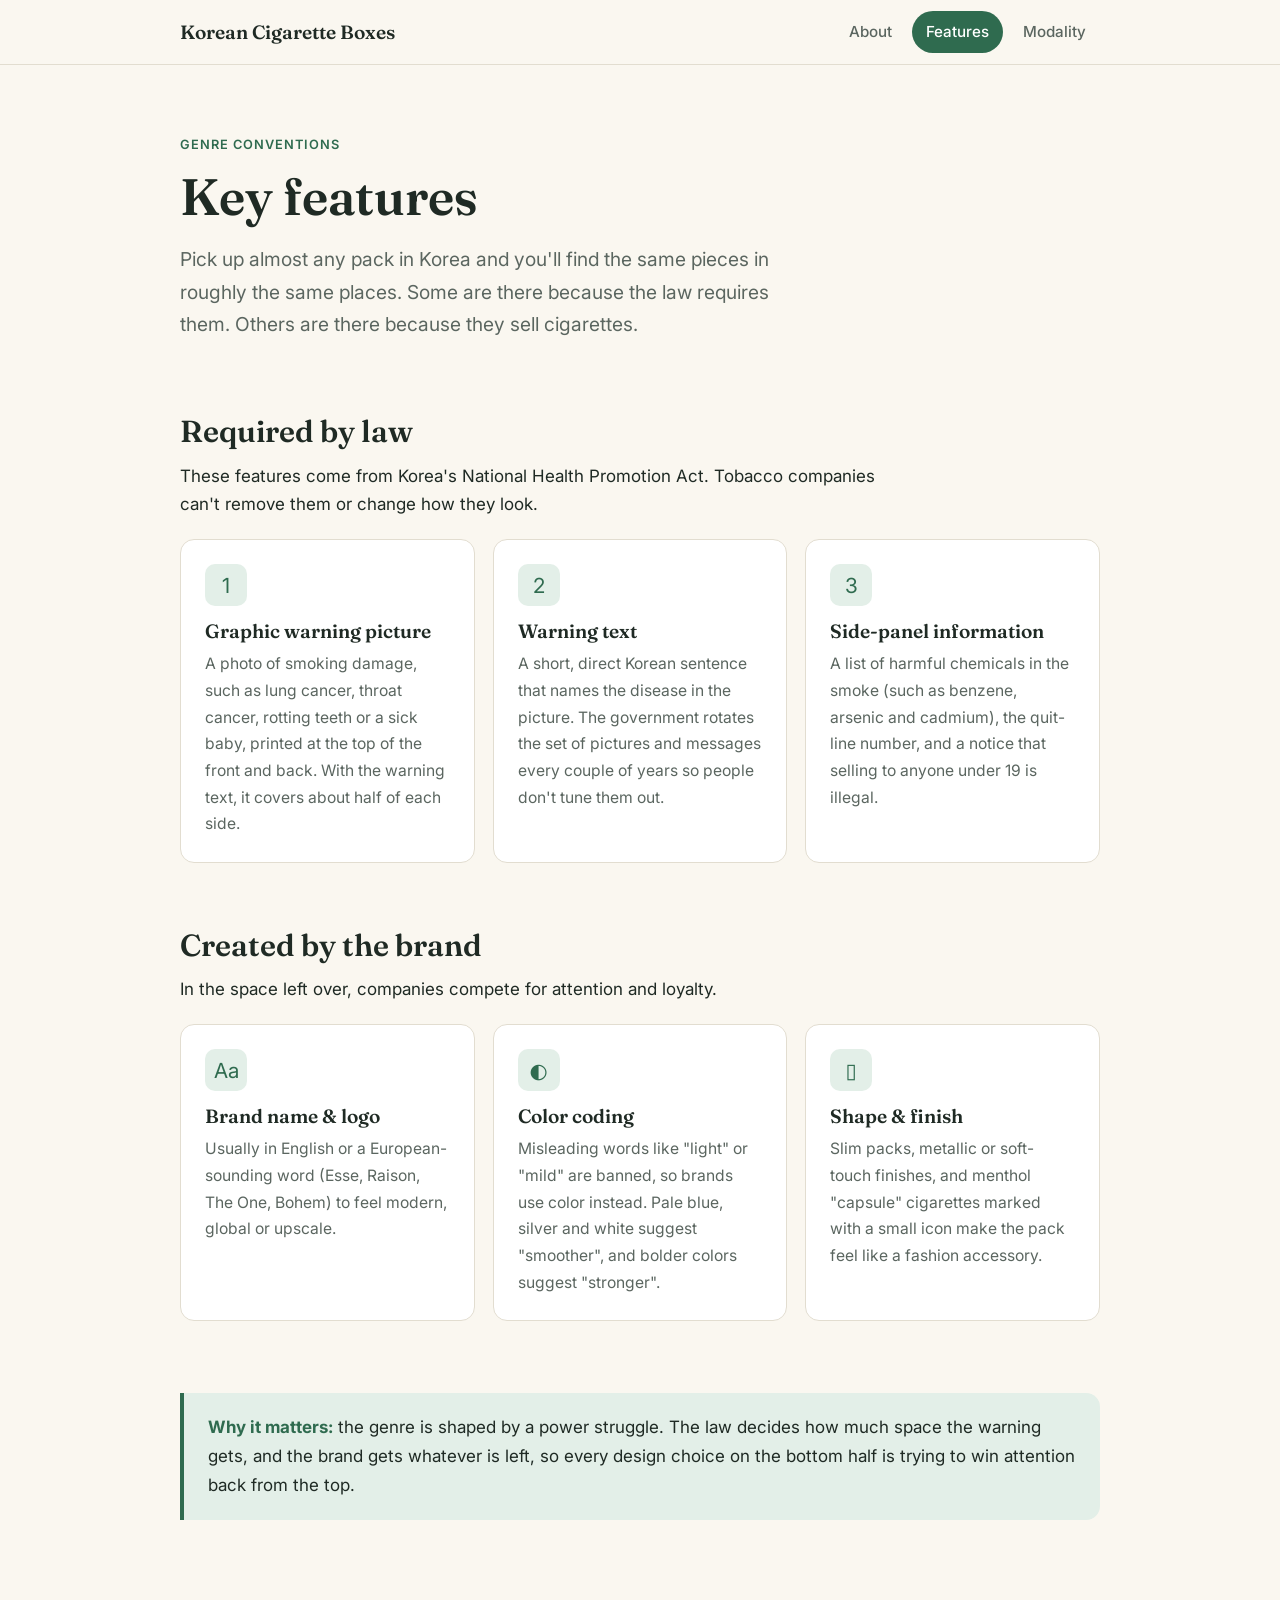
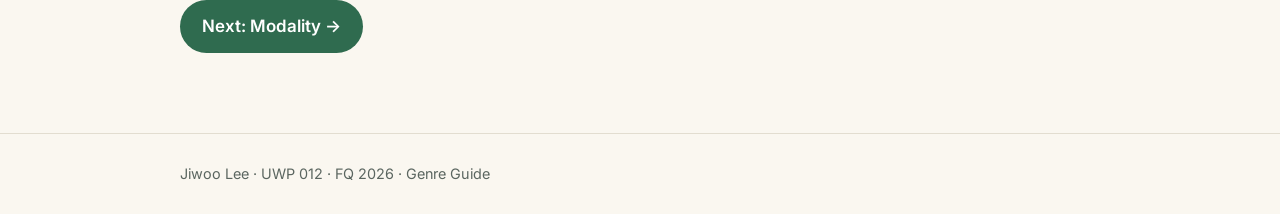
==== features.html @ 539845b2 "Add Korean Cigarette Boxes genre guide (About, Features, Modality) Co-Authored-By: Claude Opus 5.5 <" ====
<!DOCTYPE html>
<html lang="en">
<head>
  <meta charset="UTF-8">
  <meta name="viewport" content="width=device-width, initial-scale=1.0">
  <title>Features | Korean Cigarette Boxes Genre Guide</title>
  <link rel="preconnect" href="https://fonts.googleapis.com">
  <link rel="preconnect" href="https://fonts.gstatic.com" crossorigin>
  <link href="https://fonts.googleapis.com/css2?family=Fraunces:opsz,wght@9..144,600&family=Inter:wght@400;500;600&display=swap" rel="stylesheet">
  <link rel="stylesheet" href="styles.css">
</head>
<body>
  <header class="site-header">
    <nav class="container nav">
      <a class="brand" href="index.html">Korean Cigarette Boxes</a>
      <ul class="nav-links">
        <li><a href="index.html">About</a></li>
        <li><a href="features.html" aria-current="page">Features</a></li>
        <li><a href="modality.html">Modality</a></li>
      </ul>
    </nav>
  </header>

  <main>
    <section class="page-hero">
      <div class="container">
        <span class="eyebrow">Genre conventions</span>
        <h1>Key features</h1>
        <p class="lead">Pick up almost any pack in Korea and you'll find the same pieces in roughly the same places. Some are there because the law requires them. Others are there because they sell cigarettes.</p>
      </div>
    </section>

    <section class="section">
      <div class="container">
        <h2>Required by law</h2>
        <p>These features come from Korea's National Health Promotion Act. Tobacco companies can't remove them or change how they look.</p>
        <div class="grid">
          <article class="card">
            <div class="icon">1</div>
            <h3>Graphic warning picture</h3>
            <p>A photo of smoking damage, such as lung cancer, throat cancer, rotting teeth or a sick baby, printed at the top of the front and back. With the warning text, it covers about half of each side.</p>
          </article>
          <article class="card">
            <div class="icon">2</div>
            <h3>Warning text</h3>
            <p>A short, direct Korean sentence that names the disease in the picture. The government rotates the set of pictures and messages every couple of years so people don't tune them out.</p>
          </article>
          <article class="card">
            <div class="icon">3</div>
            <h3>Side-panel information</h3>
            <p>A list of harmful chemicals in the smoke (such as benzene, arsenic and cadmium), the quit-line number, and a notice that selling to anyone under 19 is illegal.</p>
          </article>
        </div>
      </div>
    </section>

    <section class="section">
      <div class="container">
        <h2>Created by the brand</h2>
        <p>In the space left over, companies compete for attention and loyalty.</p>
        <div class="grid">
          <article class="card">
            <div class="icon">Aa</div>
            <h3>Brand name &amp; logo</h3>
            <p>Usually in English or a European-sounding word (Esse, Raison, The One, Bohem) to feel modern, global or upscale.</p>
          </article>
          <article class="card">
            <div class="icon">◐</div>
            <h3>Color coding</h3>
            <p>Misleading words like "light" or "mild" are banned, so brands use color instead. Pale blue, silver and white suggest "smoother", and bolder colors suggest "stronger".</p>
          </article>
          <article class="card">
            <div class="icon">▯</div>
            <h3>Shape &amp; finish</h3>
            <p>Slim packs, metallic or soft-touch finishes, and menthol "capsule" cigarettes marked with a small icon make the pack feel like a fashion accessory.</p>
          </article>
        </div>
      </div>
    </section>

    <section class="section">
      <div class="container">
        <div class="callout">
          <strong>Why it matters:</strong> the genre is shaped by a power struggle. The law decides how much space the warning gets, and the brand gets whatever is left, so every design choice on the bottom half is trying to win attention back from the top.
        </div>
      </div>
    </section>

    <section class="section">
      <div class="container">
        <a class="next" href="modality.html">Next: Modality →</a>
      </div>
    </section>
  </main>

  <footer class="site-footer">
    <div class="container">
      <p>Jiwoo Lee · UWP 012 · FQ 2026 · Genre Guide</p>
    </div>
  </footer>
</body>
</html>
---- styles.css ----
/* ===== Genre Guide — shared styles ===== */
:root {
  --paper: #faf7f0;
  --surface: #ffffff;
  --ink: #1f2a24;
  --muted: #5b6660;
  --accent: #2f6b4f;
  --accent-soft: #e3efe8;
  --line: #e2ddd0;
  --radius: 14px;
  --max: 960px;
  --font-head: "Fraunces", Georgia, serif;
  --font-body: "Inter", system-ui, -apple-system, sans-serif;
}

* { box-sizing: border-box; margin: 0; padding: 0; }

html { scroll-behavior: smooth; }

body {
  background: var(--paper);
  color: var(--ink);
  font-family: var(--font-body);
  font-size: 1.0625rem;
  line-height: 1.7;
}

img { max-width: 100%; display: block; }
a { color: var(--accent); }

.container {
  width: 100%;
  max-width: var(--max);
  margin: 0 auto;
  padding: 0 20px;
}

/* ----- Header / nav ----- */
.site-header {
  position: sticky;
  top: 0;
  z-index: 10;
  background: rgba(250, 247, 240, 0.92);
  backdrop-filter: blur(8px);
  border-bottom: 1px solid var(--line);
}

.nav {
  display: flex;
  align-items: center;
  justify-content: space-between;
  gap: 16px;
  min-height: 64px;
}

.brand {
  font-family: var(--font-head);
  font-weight: 600;
  font-size: 1.2rem;
  color: var(--ink);
  text-decoration: none;
}

.nav-links {
  display: flex;
  gap: 6px;
  list-style: none;
}

.nav-links a {
  display: block;
  padding: 8px 14px;
  border-radius: 999px;
  color: var(--muted);
  text-decoration: none;
  font-weight: 500;
  font-size: 0.95rem;
}

.nav-links a:hover { color: var(--ink); background: var(--accent-soft); }

.nav-links a[aria-current="page"] {
  color: #fff;
  background: var(--accent);
}

/* ----- Page hero ----- */
.page-hero {
  padding: 64px 0 40px;
}

.eyebrow {
  display: inline-block;
  font-size: 0.8rem;
  font-weight: 600;
  letter-spacing: 0.08em;
  text-transform: uppercase;
  color: var(--accent);
  margin-bottom: 10px;
}

h1, h2, h3 {
  font-family: var(--font-head);
  line-height: 1.2;
  font-weight: 600;
}

h1 { font-size: clamp(2.2rem, 5vw, 3.2rem); margin-bottom: 16px; }
h2 { font-size: clamp(1.5rem, 3vw, 1.9rem); margin-bottom: 12px; }
h3 { font-size: 1.2rem; margin-bottom: 8px; }

.lead {
  font-size: 1.2rem;
  color: var(--muted);
  max-width: 640px;
}

/* ----- Sections ----- */
.section { padding: 32px 0; }
.section p + p { margin-top: 12px; }
.section > .container > p { max-width: 720px; }

/* Key-takeaway callout */
.callout {
  background: var(--accent-soft);
  border-left: 4px solid var(--accent);
  border-radius: 0 var(--radius) var(--radius) 0;
  padding: 20px 24px;
  margin: 8px 0;
}

.callout strong { color: var(--accent); }

/* Card grid */
.grid {
  display: grid;
  grid-template-columns: repeat(auto-fit, minmax(240px, 1fr));
  gap: 18px;
  margin-top: 20px;
}

.card {
  background: var(--surface);
  border: 1px solid var(--line);
  border-radius: var(--radius);
  padding: 24px;
}

.card .icon {
  width: 42px;
  height: 42px;
  border-radius: 10px;
  background: var(--accent-soft);
  color: var(--accent);
  display: grid;
  place-items: center;
  font-size: 1.3rem;
  margin-bottom: 14px;
}

.card p { color: var(--muted); font-size: 0.98rem; }

/* Quick-facts list */
.facts {
  list-style: none;
  display: grid;
  gap: 10px;
  margin-top: 16px;
}

.facts li {
  background: var(--surface);
  border: 1px solid var(--line);
  border-radius: 10px;
  padding: 12px 16px;
}

.facts li strong { color: var(--accent); margin-right: 6px; }

/* Next-page link */
.next {
  display: inline-flex;
  align-items: center;
  gap: 8px;
  margin-top: 8px;
  padding: 12px 22px;
  border-radius: 999px;
  background: var(--accent);
  color: #fff;
  text-decoration: none;
  font-weight: 600;
}

.next:hover { filter: brightness(1.1); }

/* ----- Footer ----- */
.site-footer {
  margin-top: 48px;
  border-top: 1px solid var(--line);
  padding: 28px 0;
  color: var(--muted);
  font-size: 0.9rem;
}

/* ----- Mobile ----- */
@media (max-width: 600px) {
  .nav { flex-direction: column; align-items: flex-start; padding: 12px 0; gap: 8px; }
  .nav-links a { padding: 6px 12px; }
  .page-hero { padding: 40px 0 24px; }
}
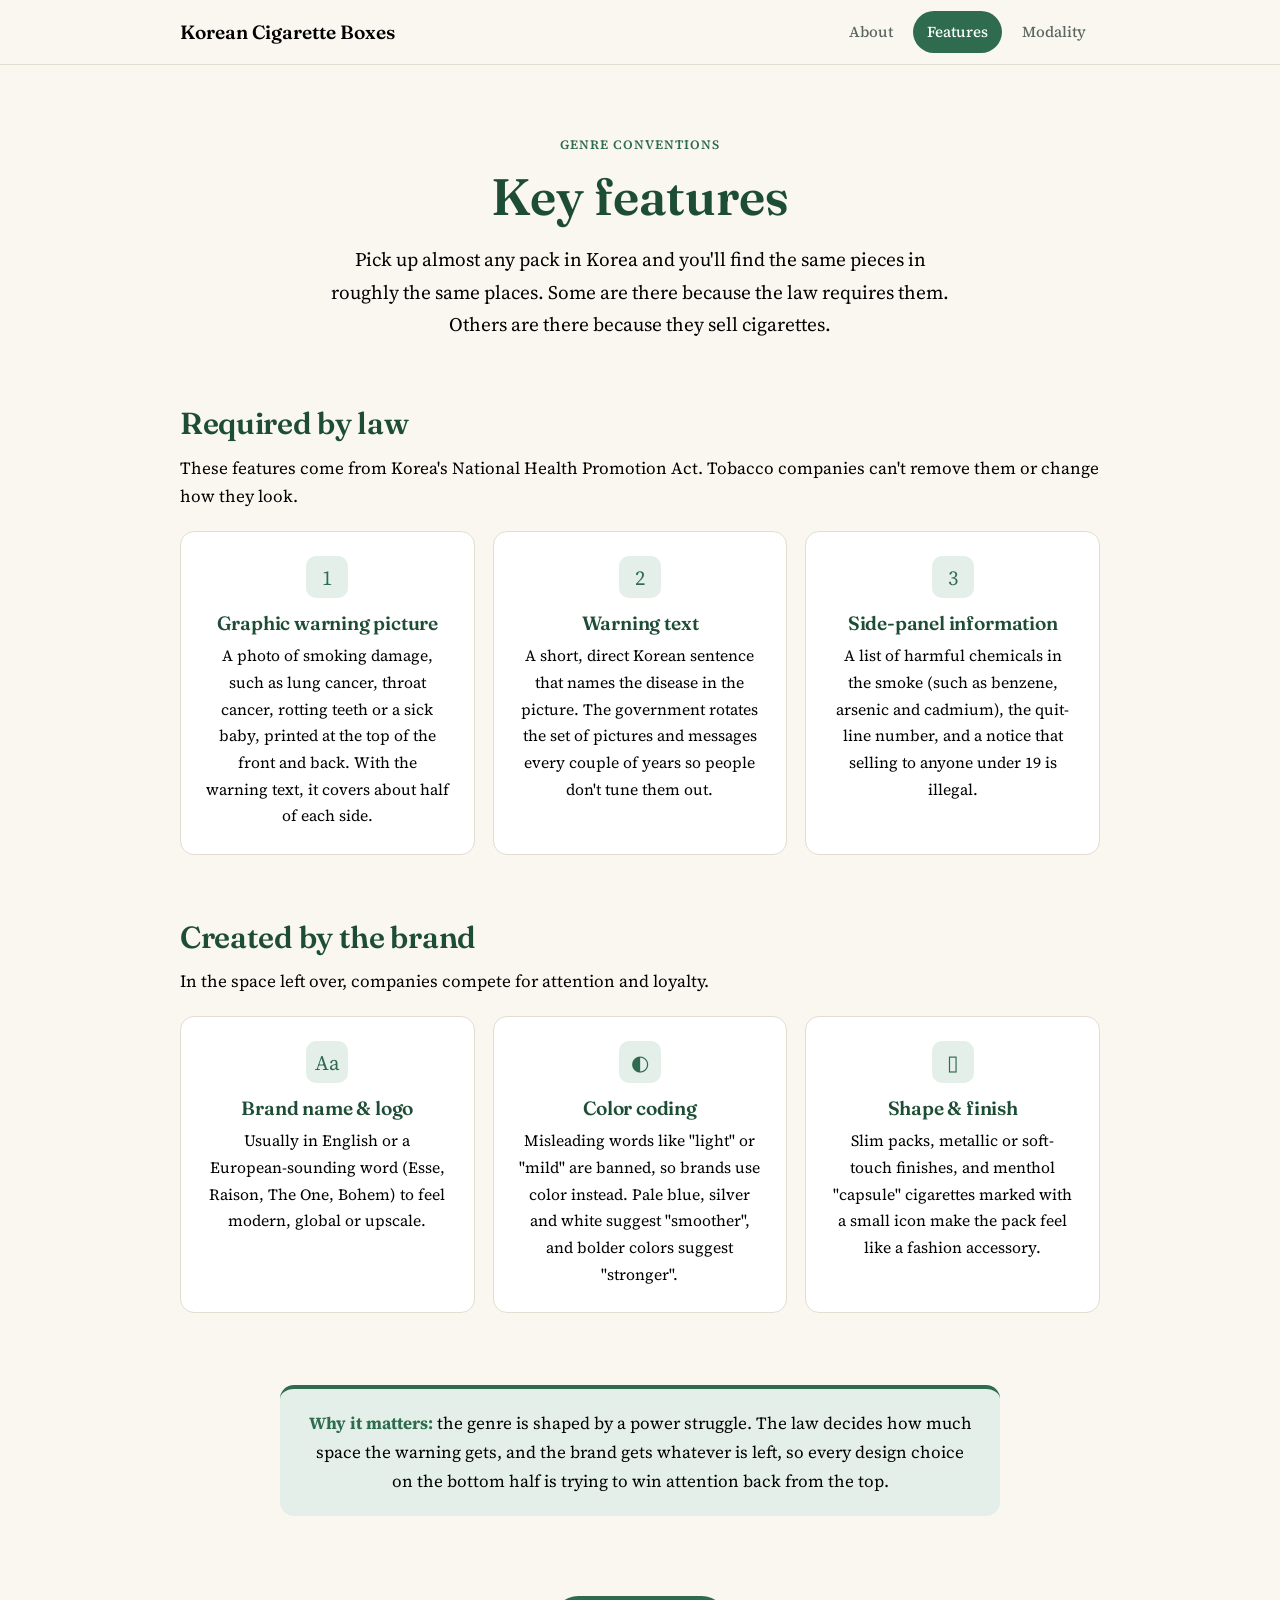
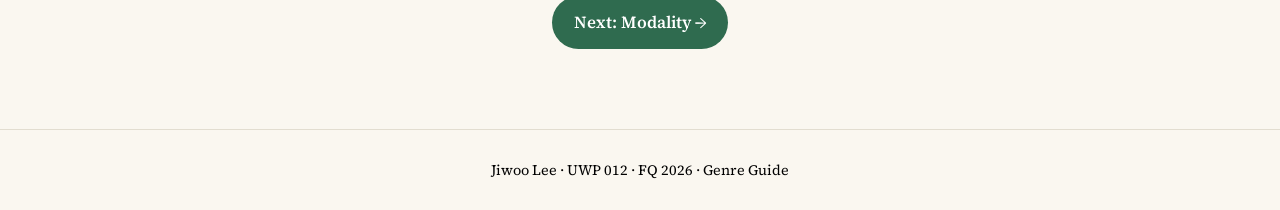
==== commit 2de85b2d: "Redesign home page with interactive cigarette box and new intro copy - Add intro, "Who This Guide is" ====
--- a/features.html
+++ b/features.html
@@ -6,7 +6,7 @@
   <title>Features | Korean Cigarette Boxes Genre Guide</title>
   <link rel="preconnect" href="https://fonts.googleapis.com">
   <link rel="preconnect" href="https://fonts.gstatic.com" crossorigin>
-  <link href="https://fonts.googleapis.com/css2?family=Fraunces:opsz,wght@9..144,600&family=Inter:wght@400;500;600&display=swap" rel="stylesheet">
+  <link href="https://fonts.googleapis.com/css2?family=Fraunces:opsz,wght@9..144,600&family=Source+Serif+4:opsz,wght@8..60,400;8..60,600&display=swap" rel="stylesheet">
   <link rel="stylesheet" href="styles.css">
 </head>
 <body>
--- a/styles.css
+++ b/styles.css
@@ -2,15 +2,17 @@
 :root {
   --paper: #faf7f0;
   --surface: #ffffff;
-  --ink: #1f2a24;
+  --ink: #000000;
   --muted: #5b6660;
   --accent: #2f6b4f;
+  --heading: #1e4d36;
   --accent-soft: #e3efe8;
   --line: #e2ddd0;
   --radius: 14px;
   --max: 960px;
   --font-head: "Fraunces", Georgia, serif;
-  --font-body: "Inter", system-ui, -apple-system, sans-serif;
+  --font-body: "Source Serif 4", Georgia, serif;
+  --font-sub: "Helvetica Neue", Helvetica, Arial, sans-serif;
 }
 
 * { box-sizing: border-box; margin: 0; padding: 0; }
@@ -103,6 +105,14 @@
   font-family: var(--font-head);
   line-height: 1.2;
   font-weight: 600;
+  color: var(--heading);
+}
+
+/* Subsection headings: Fraunces, same as page titles */
+h2, h3 {
+  font-family: var(--font-head);
+  font-weight: 600;
+  letter-spacing: -0.01em;
 }
 
 h1 { font-size: clamp(2.2rem, 5vw, 3.2rem); margin-bottom: 16px; }
@@ -111,7 +121,7 @@
 
 .lead {
   font-size: 1.2rem;
-  color: var(--muted);
+  color: var(--ink);
   max-width: 640px;
 }
 
@@ -158,7 +168,7 @@
   margin-bottom: 14px;
 }
 
-.card p { color: var(--muted); font-size: 0.98rem; }
+.card p { color: var(--ink); font-size: 0.98rem; }
 
 /* Quick-facts list */
 .facts {
@@ -198,13 +208,176 @@
   margin-top: 48px;
   border-top: 1px solid var(--line);
   padding: 28px 0;
-  color: var(--muted);
+  color: var(--ink);
   font-size: 0.9rem;
+}
+
+/* ----- Centered layout ----- */
+main, .site-footer { text-align: center; }
+
+/* Top bar: name on the left, links on the right */
+.nav-links { flex-wrap: wrap; justify-content: flex-end; }
+
+.lead,
+.section > .container > p { margin-left: auto; margin-right: auto; }
+
+.card .icon { margin-left: auto; margin-right: auto; }
+
+.facts { max-width: 640px; margin-left: auto; margin-right: auto; }
+
+.callout {
+  border-left: none;
+  border-top: 4px solid var(--accent);
+  border-radius: var(--radius);
+  max-width: 720px;
+  margin-left: auto;
+  margin-right: auto;
+}
+
+/* Section headings + paragraphs: span the full content width, text left-aligned,
+   lined up with the left edge of the opening section */
+.section > .container > h2,
+.section > .container > p {
+  max-width: none;
+  margin-left: 0;
+  margin-right: 0;
+  text-align: left;
+}
+
+/* Even vertical rhythm: hero → section gap matches section → section gap (64px) */
+.page-hero { padding-bottom: 32px; }
+
+/* Left-aligned text inside a centered block */
+.text-left { text-align: left; }
+.narrow { max-width: 640px; margin-left: auto; margin-right: auto; }
+
+/* Hero block pinned to the left edge of the content area */
+.hero-left { text-align: left; }
+.hero-left .lead,
+.hero-left .narrow { margin-left: 0; }
+
+/* Hero with text on the left, image on the right */
+.hero-split {
+  display: grid;
+  grid-template-columns: 1fr auto;
+  align-items: start;
+  gap: 40px;
+}
+
+/* Hover-to-reveal photo: blank B&W pack, original fills in each blank area */
+.reveal {
+  position: relative;
+  height: 440px;
+  aspect-ratio: 1439 / 2402;
+  margin: 0;
+  cursor: pointer;
+}
+
+.reveal img {
+  position: absolute;
+  inset: 0;
+  width: 100%;
+  height: 100%;
+  display: block;
+}
+
+/* Each copy of the original is clipped to one blank area (Figma coordinates
+   on the 1439 x 2402 frame). The clip also limits where it can be hovered. */
+.reveal-spot {
+  opacity: 0;
+  transition: opacity 0.35s ease;
+  outline: none;
+}
+
+.reveal-spot:hover,
+.reveal-spot:focus { opacity: 1; } /* tap on phones, Tab key on keyboards */
+
+.spot-graphic { clip-path: inset(9.66% 13.13% 65.11% 15.98%); }  /* 230,232  1020x606 */
+.spot-warning { clip-path: inset(34.89% 13.13% 50.87% 15.98%); } /* 230,838  1020x342 */
+.spot-bottom  { clip-path: inset(85.18% 14.52% 6.49% 20.85%); }  /* 300,2046 930x200 */
+
+/* The rest of the box (grey brand area + black border): the pack's outline,
+   with the three blank areas cut out as holes so they keep their own hover. */
+.spot-box {
+  clip-path: polygon(evenodd,
+    12.23% 8.49%, 89.65% 7.99%, 92.15% 94.42%, 10.98% 94.75%, 12.23% 8.49%,
+    15.98% 9.66%, 15.98% 49.13%, 86.87% 49.13%, 86.87% 9.66%, 15.98% 9.66%, 12.23% 8.49%,
+    20.85% 85.18%, 20.85% 93.51%, 85.48% 93.51%, 85.48% 85.18%, 20.85% 85.18%, 12.23% 8.49%);
+}
+
+.reveal-hint {
+  margin-top: 12px;
+  font-size: 1.15rem;
+  font-weight: 600;
+  color: var(--accent);
+  text-align: center;
+  /* Glossy shine: a light band sweeps across the text now and then */
+  background: linear-gradient(110deg,
+    var(--accent) 0%, var(--accent) 42%,
+    #d9f7e6 50%,
+    var(--accent) 58%, var(--accent) 100%);
+  background-size: 250% 100%;
+  background-position: 0 0;
+  -webkit-background-clip: text;
+  background-clip: text;
+  -webkit-text-fill-color: transparent;
+  animation: hint-shine 6s ease-in-out infinite;
+}
+
+/* Slow sweep takes ~3.3s, then the text rests before the next shine */
+@keyframes hint-shine {
+  0%        { background-position: 100% 0; }
+  55%, 100% { background-position: 0 0; }
+}
+
+/* Clicking the intro text sends a pretend cursor to the graphic photo */
+.hero-text { cursor: pointer; }
+
+.reveal.is-forced .spot-graphic { opacity: 1; }
+
+/* Idle auto-tour highlights one part at a time */
+.reveal-spot.auto-on { opacity: 1; }
+
+/* During the tour, long overlapping crossfades so parts blend into each other */
+.reveal-spot { will-change: opacity; }
+.reveal.touring .reveal-spot {
+  transition: opacity 0.65s cubic-bezier(0.45, 0, 0.55, 1);
+}
+
+.ghost-cursor {
+  position: fixed;
+  left: 0;
+  top: 0;
+  width: 26px;
+  height: 26px;
+  pointer-events: none;
+  z-index: 100;
+  opacity: 0;
+  transition: transform 0.9s cubic-bezier(0.65, 0, 0.35, 1), opacity 0.2s ease;
+  filter: drop-shadow(0 2px 3px rgba(0, 0, 0, 0.35));
+}
+
+.ghost-cursor.is-visible { opacity: 1; }
+
+@media (prefers-reduced-motion: reduce) {
+  .reveal-hint { animation: none; }
+  .ghost-cursor { transition: opacity 0.2s ease; }
+}
+
+@media (hover: none) {
+  .reveal-hint { font-size: 0; }
+  .reveal-hint::before { content: "Tap the box!"; font-size: 1.15rem; }
+}
+
+@media (max-width: 760px) {
+  .hero-split { grid-template-columns: 1fr; gap: 24px; }
+  .reveal { height: 340px; margin: 0 auto; }
 }
 
 /* ----- Mobile ----- */
 @media (max-width: 600px) {
-  .nav { flex-direction: column; align-items: flex-start; padding: 12px 0; gap: 8px; }
+  .nav { flex-direction: column; padding: 12px 0; gap: 8px; }
+  .nav-links { justify-content: center; }
   .nav-links a { padding: 6px 12px; }
   .page-hero { padding: 40px 0 24px; }
 }
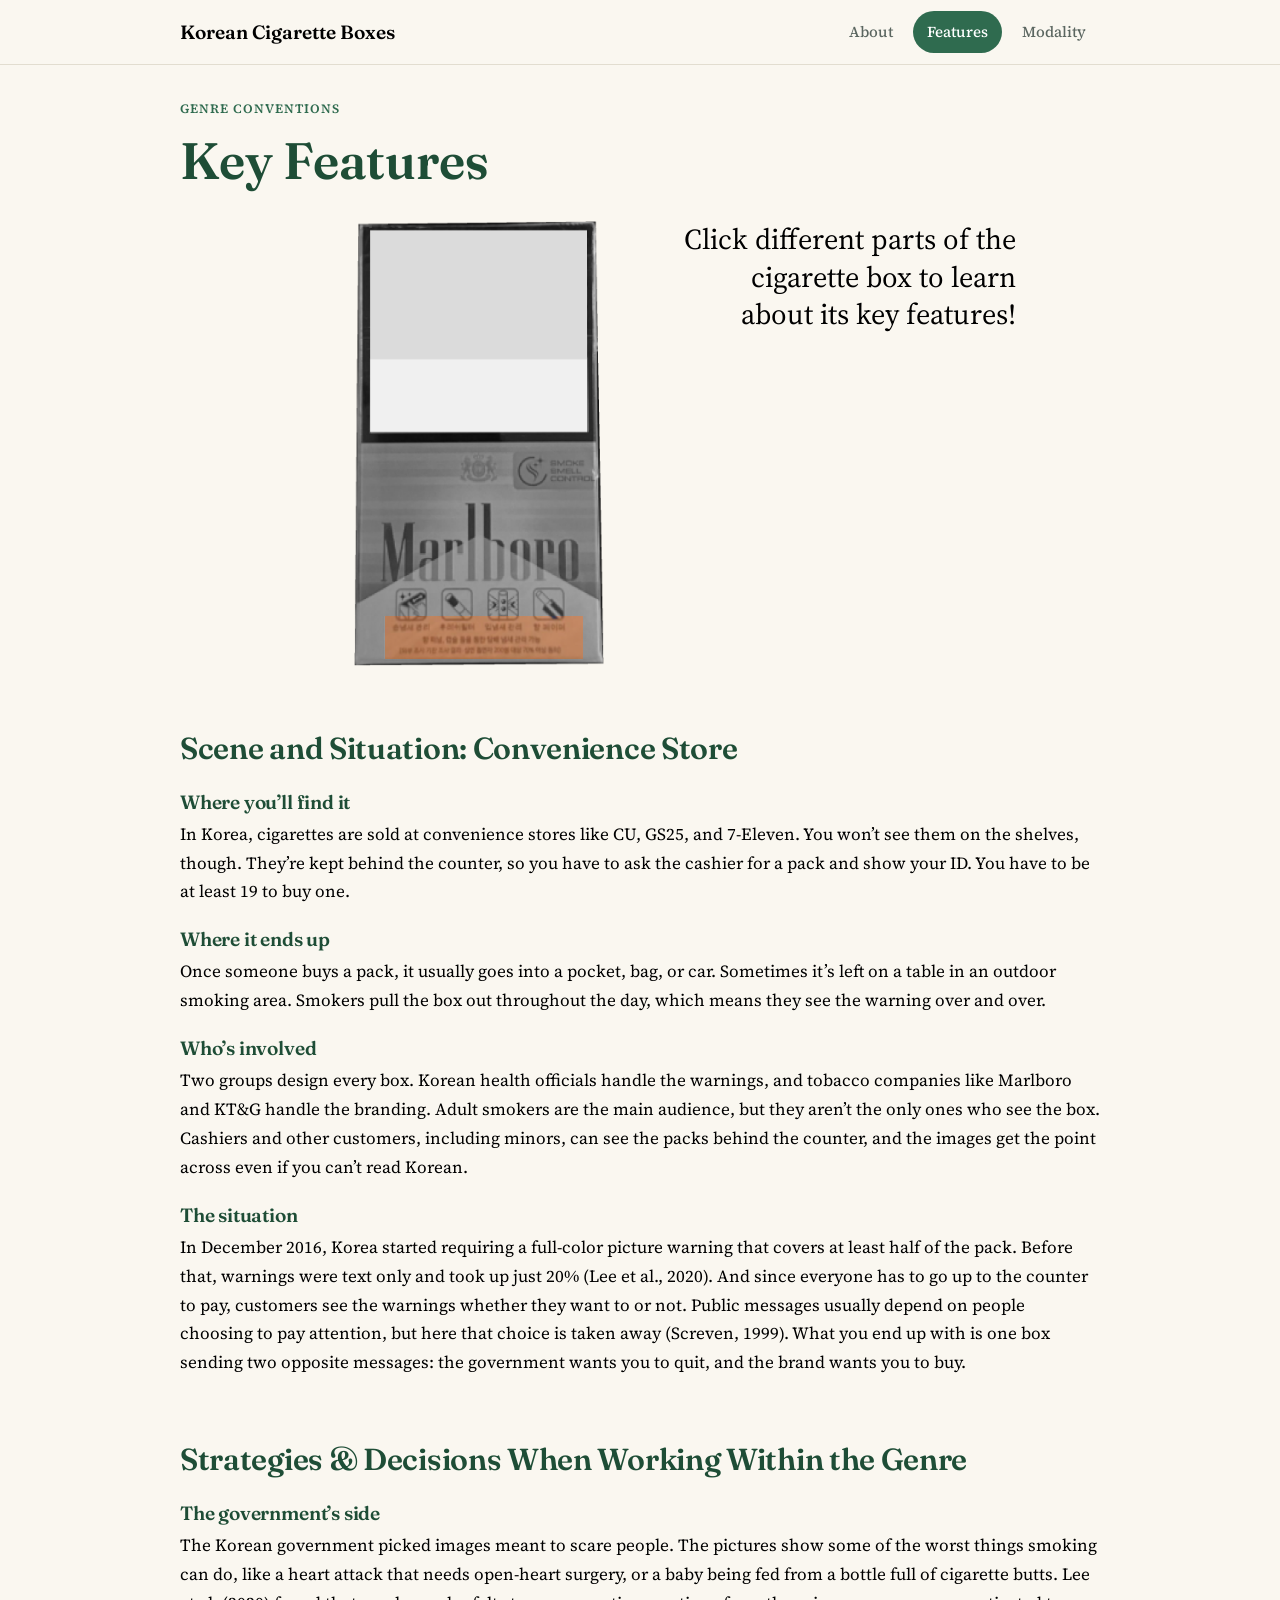
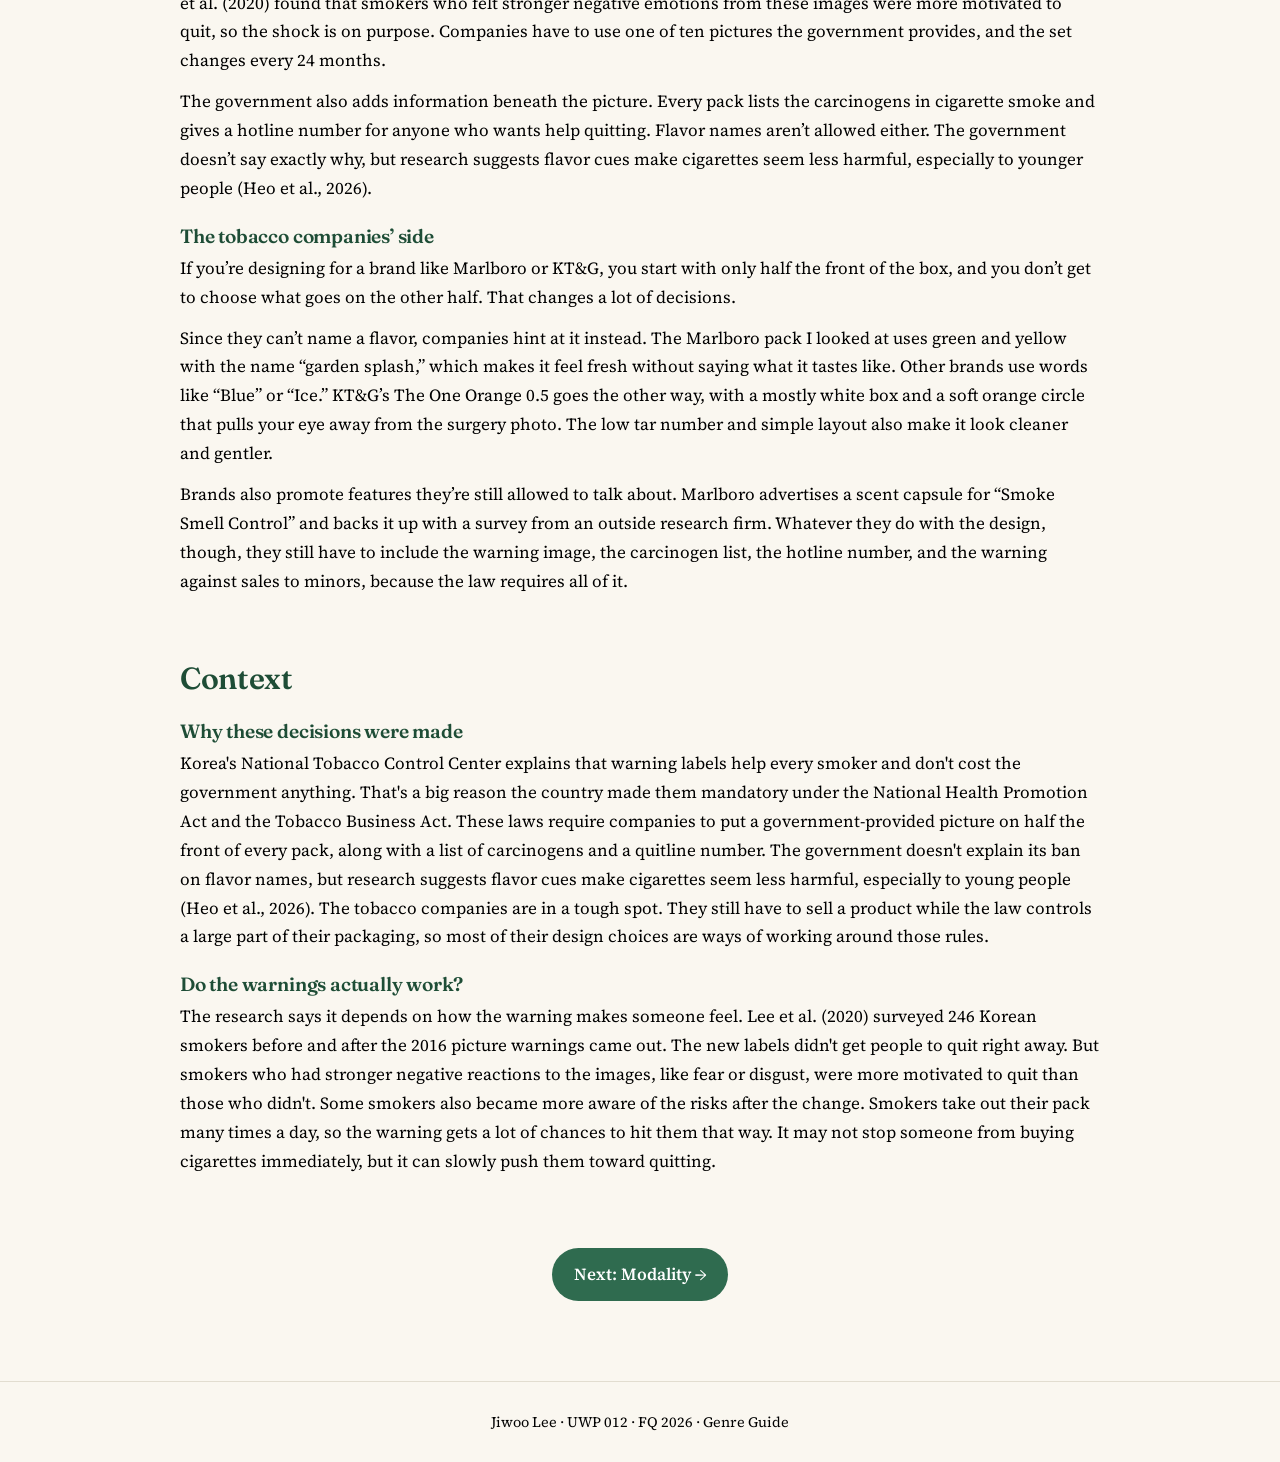
==== commit 28e41aef: "Build out Features and Modality pages with interactive box and new content - Features: interactive c" ====
--- a/features.html
+++ b/features.html
@@ -7,7 +7,7 @@
   <link rel="preconnect" href="https://fonts.googleapis.com">
   <link rel="preconnect" href="https://fonts.gstatic.com" crossorigin>
   <link href="https://fonts.googleapis.com/css2?family=Fraunces:opsz,wght@9..144,600&family=Source+Serif+4:opsz,wght@8..60,400;8..60,600&display=swap" rel="stylesheet">
-  <link rel="stylesheet" href="styles.css">
+  <link rel="stylesheet" href="styles.css?v=23">
 </head>
 <body>
   <header class="site-header">
@@ -22,66 +22,80 @@
   </header>
 
   <main>
-    <section class="page-hero">
-      <div class="container">
+    <section class="page-hero page-hero-tight">
+      <div class="container hero-left">
         <span class="eyebrow">Genre conventions</span>
-        <h1>Key features</h1>
-        <p class="lead">Pick up almost any pack in Korea and you'll find the same pieces in roughly the same places. Some are there because the law requires them. Others are there because they sell cigarettes.</p>
-      </div>
-    </section>
-
-    <section class="section">
-      <div class="container">
-        <h2>Required by law</h2>
-        <p>These features come from Korea's National Health Promotion Act. Tobacco companies can't remove them or change how they look.</p>
-        <div class="grid">
-          <article class="card">
-            <div class="icon">1</div>
-            <h3>Graphic warning picture</h3>
-            <p>A photo of smoking damage, such as lung cancer, throat cancer, rotting teeth or a sick baby, printed at the top of the front and back. With the warning text, it covers about half of each side.</p>
-          </article>
-          <article class="card">
-            <div class="icon">2</div>
-            <h3>Warning text</h3>
-            <p>A short, direct Korean sentence that names the disease in the picture. The government rotates the set of pictures and messages every couple of years so people don't tune them out.</p>
-          </article>
-          <article class="card">
-            <div class="icon">3</div>
-            <h3>Side-panel information</h3>
-            <p>A list of harmful chemicals in the smoke (such as benzene, arsenic and cadmium), the quit-line number, and a notice that selling to anyone under 19 is illegal.</p>
-          </article>
-        </div>
-      </div>
-    </section>
-
-    <section class="section">
-      <div class="container">
-        <h2>Created by the brand</h2>
-        <p>In the space left over, companies compete for attention and loyalty.</p>
-        <div class="grid">
-          <article class="card">
-            <div class="icon">Aa</div>
-            <h3>Brand name &amp; logo</h3>
-            <p>Usually in English or a European-sounding word (Esse, Raison, The One, Bohem) to feel modern, global or upscale.</p>
-          </article>
-          <article class="card">
-            <div class="icon">◐</div>
-            <h3>Color coding</h3>
-            <p>Misleading words like "light" or "mild" are banned, so brands use color instead. Pale blue, silver and white suggest "smoother", and bolder colors suggest "stronger".</p>
-          </article>
-          <article class="card">
-            <div class="icon">▯</div>
-            <h3>Shape &amp; finish</h3>
-            <p>Slim packs, metallic or soft-touch finishes, and menthol "capsule" cigarettes marked with a small icon make the pack feel like a fashion accessory.</p>
-          </article>
-        </div>
-      </div>
-    </section>
-
-    <section class="section">
-      <div class="container">
-        <div class="callout">
-          <strong>Why it matters:</strong> the genre is shaped by a power struggle. The law decides how much space the warning gets, and the brand gets whatever is left, so every design choice on the bottom half is trying to win attention back from the top.
+        <h1>Key Features</h1>
+      </div>
+    </section>
+
+    <section class="section feature-box-section">
+      <div class="container feature-split">
+        <figure class="reveal reveal-cutout">
+          <img class="reveal-base" src="images/blank-cigarette-box-cutout.png" alt="Black-and-white photo of a Marlboro cigarette pack with its warning image, warning text and bottom text left blank. Hover over a part to reveal the original." width="1176" height="2093">
+          <img class="reveal-spot spot-box" src="images/original-cigarette-box-cutout.png" alt="The pack's original color design: a green and orange Marlboro box with a dark border around the warning" tabindex="0">
+          <img class="reveal-spot spot-graphic" src="images/original-cigarette-box-cutout.png" alt="Graphic warning photo: a baby being bottle-fed a bottle full of cigarette butts" tabindex="0">
+          <img class="reveal-spot spot-warning" src="images/original-cigarette-box-cutout.png" alt="Korean warning text: sale to minors under 19 prohibited; tobacco smoke contains carcinogens naphthylamine, nickel, benzene, vinyl chloride, arsenic and cadmium; quitline 1544-9030" tabindex="0">
+          <img class="reveal-spot spot-bottom" src="images/original-cigarette-box-cutout.png" alt="Original Korean text describing the pack's smell-control features" tabindex="0">
+        </figure>
+        <div class="feature-side">
+          <p class="feature-intro">Click different parts of the cigarette box to learn about its key features!</p>
+
+          <!-- Pop-up card: opens when a part of the box is clicked -->
+          <aside class="feature-popup" role="dialog" aria-labelledby="popup-title" aria-hidden="true">
+            <button class="popup-close" type="button" aria-label="Close">&times;</button>
+            <span class="eyebrow popup-eyebrow"></span>
+            <h2 id="popup-title" class="popup-title"></h2>
+            <div class="popup-body"></div>
+          </aside>
+        </div>
+      </div>
+    </section>
+
+    <section class="section">
+      <div class="container">
+        <h2>Scene and Situation: Convenience Store</h2>
+        <div class="scene">
+          <h3>Where you’ll find it</h3>
+          <p>In Korea, cigarettes are sold at convenience stores like CU, GS25, and 7-Eleven. You won’t see them on the shelves, though. They’re kept behind the counter, so you have to ask the cashier for a pack and show your ID. You have to be at least 19 to buy one.</p>
+
+          <h3>Where it ends up</h3>
+          <p>Once someone buys a pack, it usually goes into a pocket, bag, or car. Sometimes it’s left on a table in an outdoor smoking area. Smokers pull the box out throughout the day, which means they see the warning over and over.</p>
+
+          <h3>Who’s involved</h3>
+          <p>Two groups design every box. Korean health officials handle the warnings, and tobacco companies like Marlboro and KT&amp;G handle the branding. Adult smokers are the main audience, but they aren’t the only ones who see the box. Cashiers and other customers, including minors, can see the packs behind the counter, and the images get the point across even if you can’t read Korean.</p>
+
+          <h3>The situation</h3>
+          <p>In December 2016, Korea started requiring a full-color picture warning that covers at least half of the pack. Before that, warnings were text only and took up just 20% (Lee et al., 2020). And since everyone has to go up to the counter to pay, customers see the warnings whether they want to or not. Public messages usually depend on people choosing to pay attention, but here that choice is taken away (Screven, 1999). What you end up with is one box sending two opposite messages: the government wants you to quit, and the brand wants you to buy.</p>
+        </div>
+      </div>
+    </section>
+
+    <section class="section">
+      <div class="container">
+        <h2>Strategies &amp; Decisions When Working Within the Genre</h2>
+        <div class="scene">
+          <h3>The government’s side</h3>
+          <p>The Korean government picked images meant to scare people. The pictures show some of the worst things smoking can do, like a heart attack that needs open-heart surgery, or a baby being fed from a bottle full of cigarette butts. Lee et al. (2020) found that smokers who felt stronger negative emotions from these images were more motivated to quit, so the shock is on purpose. Companies have to use one of ten pictures the government provides, and the set changes every 24 months.</p>
+          <p>The government also adds information beneath the picture. Every pack lists the carcinogens in cigarette smoke and gives a hotline number for anyone who wants help quitting. Flavor names aren’t allowed either. The government doesn’t say exactly why, but research suggests flavor cues make cigarettes seem less harmful, especially to younger people (Heo et al., 2026).</p>
+
+          <h3>The tobacco companies’ side</h3>
+          <p>If you’re designing for a brand like Marlboro or KT&amp;G, you start with only half the front of the box, and you don’t get to choose what goes on the other half. That changes a lot of decisions.</p>
+          <p>Since they can’t name a flavor, companies hint at it instead. The Marlboro pack I looked at uses green and yellow with the name “garden splash,” which makes it feel fresh without saying what it tastes like. Other brands use words like “Blue” or “Ice.” KT&amp;G’s The One Orange 0.5 goes the other way, with a mostly white box and a soft orange circle that pulls your eye away from the surgery photo. The low tar number and simple layout also make it look cleaner and gentler.</p>
+          <p>Brands also promote features they’re still allowed to talk about. Marlboro advertises a scent capsule for “Smoke Smell Control” and backs it up with a survey from an outside research firm. Whatever they do with the design, though, they still have to include the warning image, the carcinogen list, the hotline number, and the warning against sales to minors, because the law requires all of it.</p>
+        </div>
+      </div>
+    </section>
+
+    <section class="section">
+      <div class="container">
+        <h2>Context</h2>
+        <div class="scene">
+          <h3>Why these decisions were made</h3>
+          <p>Korea's National Tobacco Control Center explains that warning labels help every smoker and don't cost the government anything. That's a big reason the country made them mandatory under the National Health Promotion Act and the Tobacco Business Act. These laws require companies to put a government-provided picture on half the front of every pack, along with a list of carcinogens and a quitline number. The government doesn't explain its ban on flavor names, but research suggests flavor cues make cigarettes seem less harmful, especially to young people (Heo et al., 2026). The tobacco companies are in a tough spot. They still have to sell a product while the law controls a large part of their packaging, so most of their design choices are ways of working around those rules.</p>
+
+          <h3>Do the warnings actually work?</h3>
+          <p>The research says it depends on how the warning makes someone feel. Lee et al. (2020) surveyed 246 Korean smokers before and after the 2016 picture warnings came out. The new labels didn't get people to quit right away. But smokers who had stronger negative reactions to the images, like fear or disgust, were more motivated to quit than those who didn't. Some smokers also became more aware of the risks after the change. Smokers take out their pack many times a day, so the warning gets a lot of chances to hit them that way. It may not stop someone from buying cigarettes immediately, but it can slowly push them toward quitting.</p>
         </div>
       </div>
     </section>
@@ -98,5 +112,140 @@
       <p>Jiwoo Lee · UWP 012 · FQ 2026 · Genre Guide</p>
     </div>
   </footer>
+
+  <script>
+    // Idle auto-tour (same as the home page): light up each part top to bottom
+    // until the visitor hovers, taps or tabs onto the box.
+    (function () {
+      var reveal = document.querySelector('.reveal');
+      if (!reveal) return;
+      var tour = ['.spot-graphic', '.spot-warning', '.spot-box', '.spot-bottom']
+        .map(function (s) { return reveal.querySelector(s); });
+      var step = 0, tourTimer = null, idleTimer = null;
+
+      function clear() { tour.forEach(function (el) { el.classList.remove('auto-on'); }); }
+      function tick() { clear(); tour[step].classList.add('auto-on'); step = (step + 1) % tour.length; }
+      function start() {
+        if (tourTimer) return;
+        step = 0; reveal.classList.add('touring'); tick();
+        tourTimer = setInterval(tick, 750);
+      }
+      function stop() {
+        clearInterval(tourTimer); tourTimer = null;
+        clearTimeout(idleTimer); idleTimer = null;
+        reveal.classList.remove('touring'); clear();
+      }
+      function resumeLater(ms) {
+        clearTimeout(idleTimer);
+        if (popupOpen) return; // the tour stays off while a pop-up is open
+        idleTimer = setTimeout(start, ms || 2500);
+      }
+
+      reveal.addEventListener('mouseenter', stop);
+      reveal.addEventListener('mouseleave', function () { resumeLater(); });
+      reveal.addEventListener('touchstart', function () { stop(); resumeLater(6000); }, { passive: true });
+      reveal.addEventListener('focusin', stop);
+      reveal.addEventListener('focusout', function () { resumeLater(); });
+
+      // ---- Pop-up card for each part of the box ----
+      // Fill in "body" for each part (plain HTML is fine).
+      var parts = {
+        graphic: {
+          eyebrow: 'Feature 1',
+          title: 'Visual Mode: Graphic Image',
+          body:
+            '<ul>' +
+              '<li>Covers 50% of the front of the box</li>' +
+              '<li>Is one of 10 government-provided pictures (black lungs, rotten teeth, a scarred neck, burnt groin areas, and more), and the set rotates every 24 months</li>' +
+              '<li>Is full color. It replaced the old text-only warnings, which covered just 20% of the pack before December 2016 (Lee et al., 2020)</li>' +
+              '<li>Shows worst-case consequences of smoking, such as open-heart surgery, sexual dysfunction, or harm to a baby from secondhand smoke</li>' +
+              '<li>Is designed to cause strong negative emotions. Smokers who felt more of them were more motivated to quit (Lee et al., 2020)</li>' +
+            '</ul>'
+        },
+        warning: {
+          eyebrow: 'Feature 2',
+          title: 'Linguistic Mode: Warnings',
+          body:
+            '<ul>' +
+              '<li>Sits directly below the graphic image</li>' +
+              '<li>Is written in Korean, on a bright background that stands out from the brand design</li>' +
+              '<li>States that sales to minors under 19 are prohibited</li>' +
+              '<li>Lists the carcinogens found in cigarette smoke</li>' +
+              '<li>Gives the smoking cessation hotline number (1544-9030)</li>' +
+              '<li>Is required by law under the National Health Promotion Act and Tobacco Business Act</li>' +
+              '<li>Backs up the image with facts and gives smokers a next step: calling the quitline</li>' +
+            '</ul>'
+        },
+        box: {
+          eyebrow: 'Feature 3',
+          title: 'Spatial & Visual Modes: Brand Design',
+          body:
+            '<ul>' +
+              '<li>Takes up the bottom half of the front, the part the government doesn’t control</li>' +
+              '<li>Uses bright green, yellow, and orange to suggest a fresh flavor without naming it, since flavor names are restricted (Heo et al., 2026)</li>' +
+              '<li>Shows the Marlboro logo so smokers can recognize and rebuy the brand</li>' +
+              '<li>Promotes the “Smoke Smell Control” scent capsule, which is said to manage cigarette odor</li>' +
+              '<li>Backs that claim in the fine print with a survey: over 70% of 200 adult smokers agreed</li>' +
+              '<li>Uses a minimal, vibrant design to make the product look fresh and appealing</li>' +
+              '<li>Works against the warning above it. The government’s half discourages smoking, while the brand’s half encourages buying</li>' +
+            '</ul>'
+        },
+        bottom: {
+          eyebrow: 'Feature 4',
+          title: 'Linguistic & Visual Modes: Feature Icons & Fine Print',
+          body:
+            '<ul>' +
+              '<li>Sits at the bottom of the box, below the Marlboro logo</li>' +
+              '<li>Shows four small icons with short Korean labels that explain the scent capsule’s features</li>' +
+              '<li>The fine print says the capsule can help manage cigarette odor</li>' +
+              '<li>Backs this with an outside research firm’s survey, as over 70% of 200 adult smokers agreed</li>' +
+              '<li>Is part of Marlboro’s branding, not the government’s warning</li>' +
+              '<li>Uses small, simple icons so the benefits are easy to see at a glance</li>' +
+              '<li>Gives smokers a reason to buy, which works against the warning on the top half</li>' +
+            '</ul>'
+        }
+      };
+      var popup = document.querySelector('.feature-popup');
+      var side = document.querySelector('.feature-side');
+      var popupOpen = false, activeSpot = null;
+
+      function openPopup(key, spot) {
+        var p = parts[key];
+        popup.querySelector('.popup-eyebrow').textContent = p.eyebrow;
+        popup.querySelector('.popup-title').textContent = p.title;
+        popup.querySelector('.popup-body').innerHTML = p.body;
+        if (activeSpot) activeSpot.classList.remove('is-active');
+        activeSpot = spot; spot.classList.add('is-active'); // keep that part in color
+        popupOpen = true;
+        stop();
+        side.classList.add('popup-open');
+        popup.setAttribute('aria-hidden', 'false');
+        // restart the pop animation when switching between parts
+        popup.classList.remove('is-open'); void popup.offsetWidth; popup.classList.add('is-open');
+      }
+
+      function closePopup() {
+        if (!popupOpen) return;
+        popupOpen = false;
+        popup.classList.remove('is-open');
+        side.classList.remove('popup-open');
+        popup.setAttribute('aria-hidden', 'true');
+        if (activeSpot) { activeSpot.classList.remove('is-active'); activeSpot.blur(); activeSpot = null; }
+        if (!reveal.matches(':hover')) resumeLater();
+      }
+
+      Object.keys(parts).forEach(function (key) {
+        var spot = reveal.querySelector('.spot-' + key);
+        spot.addEventListener('click', function () { openPopup(key, spot); });
+        spot.addEventListener('keydown', function (e) {
+          if (e.key === 'Enter' || e.key === ' ') { e.preventDefault(); openPopup(key, spot); }
+        });
+      });
+      popup.querySelector('.popup-close').addEventListener('click', closePopup);
+      document.addEventListener('keydown', function (e) { if (e.key === 'Escape') closePopup(); });
+
+      start();
+    })();
+  </script>
 </body>
 </html>
--- a/styles.css
+++ b/styles.css
@@ -374,6 +374,174 @@
   .reveal { height: 340px; margin: 0 auto; }
 }
 
+/* Features page: enlarged blank cigarette box */
+/* Box on the left, big click instruction on the right */
+.feature-split {
+  display: grid;
+  grid-template-columns: 1fr 1fr; /* page split in half at the center */
+  align-items: center;
+  gap: 72px;
+}
+
+/* Box hugs the center line from the left; text starts right of center */
+.feature-split .reveal.reveal-cutout {
+  width: 250px;
+  margin: 0;
+  justify-self: end;
+}
+
+.feature-intro {
+  font-family: var(--font-body);
+  font-size: clamp(1.3rem, 2.6vw, 1.8rem);
+  line-height: 1.3;
+  color: var(--ink);
+  text-align: right;
+  justify-self: start; /* hugs the left of its column, next to the box */
+  align-self: start;   /* top lines up with the top of the box */
+  margin: 0;
+  max-width: 340px;
+}
+
+/* Scene and Situation: small subheadings with paragraphs, left-aligned */
+.scene { text-align: left; }
+.scene h3 { margin: 22px 0 6px; }
+.scene h3:first-child { margin-top: 24px; }
+
+/* APA references: hanging indent, space between entries */
+.references {
+  list-style: none;
+  text-align: left;
+  display: grid;
+  gap: 16px;
+  margin-top: 8px;
+}
+
+.references li {
+  padding-left: 2.5em;
+  text-indent: -2.5em; /* hanging indent */
+  overflow-wrap: anywhere; /* long DOIs/URLs wrap on phones */
+}
+
+/* ----- Pop-up card for the clicked part of the box ----- */
+.feature-side {
+  position: relative;
+  align-self: stretch;  /* as tall as the box */
+  justify-self: start;
+  width: 340px;
+  max-width: 100%;
+}
+
+.feature-side .feature-intro { transition: opacity 0.2s ease; }
+.feature-side.popup-open .feature-intro { opacity: 0; pointer-events: none; }
+
+.reveal-spot.is-active { opacity: 1; }
+
+.feature-popup {
+  position: absolute;
+  top: 0;
+  left: 0;
+  width: clamp(340px, 42vw, 480px);
+  min-height: 100%;
+  background: #fff;
+  border: 1px solid var(--line);
+  box-shadow: 0 18px 40px rgba(0, 0, 0, 0.14);
+  padding: 36px 34px;
+  z-index: 5;
+  text-align: left;
+  visibility: hidden;
+  opacity: 0;
+  transform: translateX(-16px) scale(0.96);
+  transform-origin: left center;
+}
+
+.feature-popup.is-open {
+  visibility: visible;
+  animation: popup-in 0.35s cubic-bezier(0.2, 0.9, 0.3, 1.15) forwards;
+}
+
+@keyframes popup-in {
+  from { opacity: 0; transform: translateX(-16px) scale(0.96); }
+  to   { opacity: 1; transform: translateX(0) scale(1); }
+}
+
+.feature-popup .popup-title { margin: 6px 0 14px; }
+.feature-popup .popup-body p + p { margin-top: 10px; }
+
+.feature-popup .popup-body ul {
+  padding-left: 1.2em;
+  display: grid;
+  gap: 10px;
+  font-size: 1rem;
+  line-height: 1.55;
+}
+
+.feature-popup .popup-body li::marker { color: var(--accent); }
+
+.popup-close {
+  position: absolute;
+  top: 10px;
+  right: 12px;
+  width: 34px;
+  height: 34px;
+  border: none;
+  border-radius: 50%;
+  background: transparent;
+  font-size: 1.6rem;
+  line-height: 1;
+  color: var(--ink);
+  cursor: pointer;
+}
+
+.popup-close:hover { background: var(--accent-soft); }
+
+@media (prefers-reduced-motion: reduce) {
+  .feature-popup.is-open { animation: none; opacity: 1; transform: none; }
+}
+
+@media (max-width: 640px) {
+  .feature-side { width: 100%; justify-self: center; }
+  .feature-popup { position: relative; display: none; width: 100%; }
+  .feature-popup.is-open { display: block; }
+  .feature-side.popup-open .feature-intro { display: none; }
+}
+
+@media (max-width: 640px) {
+  .feature-split { grid-template-columns: 1fr; gap: 24px; }
+  .feature-split .reveal.reveal-cutout { width: min(100%, 230px); margin: 0 auto; justify-self: center; }
+  .feature-intro { text-align: center; margin: 0 auto; }
+}
+
+.feature-box-section { padding-top: 0; }
+
+/* Features page: title sits closer to the top bar */
+.page-hero.page-hero-tight { padding-top: 28px; padding-bottom: 14px; }
+
+/* Same hover reveal as the home page, on the box-only cutout images.
+   Percentages are the Figma blank areas re-measured on the 1176 x 2093 cutout. */
+.reveal.reveal-cutout {
+  height: auto;
+  width: min(100%, 280px);
+  aspect-ratio: 1176 / 2093;
+  margin: 0 auto;
+}
+
+/* Home page: box-only cutout at the same box size as before (~440px tall) */
+.reveal.reveal-cutout.home-box { width: 247px; }
+
+@media (max-width: 760px) {
+  .reveal.reveal-cutout.home-box { width: min(100%, 200px); margin: 0 auto; }
+}
+
+.reveal-cutout .spot-graphic { clip-path: inset(2.10% 6.80% 68.94% 6.46%); }
+.reveal-cutout .spot-warning { clip-path: inset(31.06% 6.80% 52.60% 6.46%); }
+.reveal-cutout .spot-bottom  { clip-path: inset(88.77% 8.50% 1.67% 12.41%); }
+.reveal-cutout .spot-box {
+  clip-path: polygon(evenodd,
+    1.79% 0.72%, 96.68% 0.14%, 99.74% 99.43%, 0.26% 99.81%, 1.79% 0.72%,
+    6.46% 2.10%, 6.46% 47.40%, 93.20% 47.40%, 93.20% 2.10%, 6.46% 2.10%, 1.79% 0.72%,
+    12.41% 88.77%, 12.41% 98.33%, 91.50% 98.33%, 91.50% 88.77%, 12.41% 88.77%, 1.79% 0.72%);
+}
+
 /* ----- Mobile ----- */
 @media (max-width: 600px) {
   .nav { flex-direction: column; padding: 12px 0; gap: 8px; }
